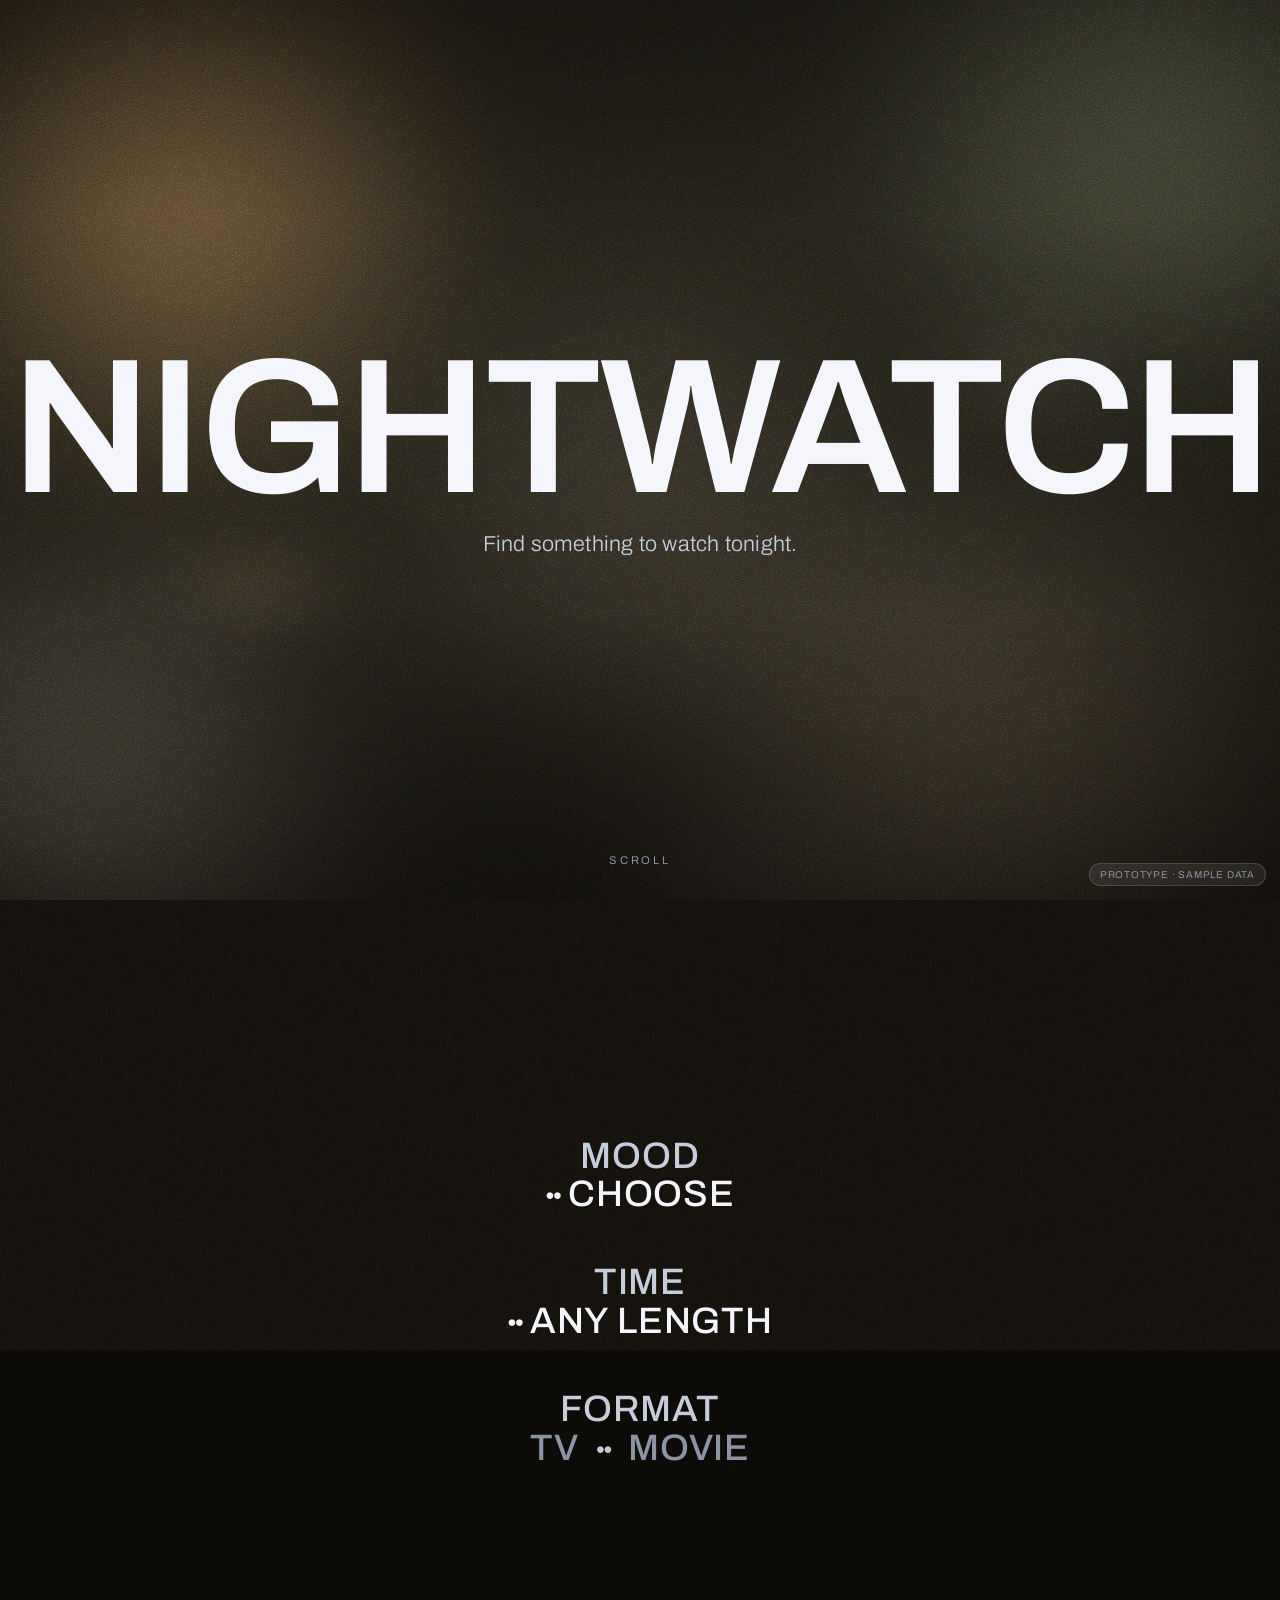
==== prototype.html @ 4f08831d "Fix hover info overlay hidden behind poster image (z-index)" ====
<!DOCTYPE html>
<html lang="en">
<head>
<meta charset="UTF-8" />
<meta name="viewport" content="width=device-width, initial-scale=1.0" />
<title>NightWatch — prototype</title>
<link rel="preconnect" href="https://fonts.googleapis.com" />
<link rel="preconnect" href="https://fonts.gstatic.com" crossorigin />
<link href="https://fonts.googleapis.com/css2?family=Archivo:wght@300;400;500;600;700&display=swap" rel="stylesheet" />
<style>
  :root {
    /* frosted pastel palette (from background inspo) */
    --sage: #b9c6ac;
    --blue: #a6bcc6;
    --cream: #ecebe0;
    --mist: #cdd6cf;

    --ink: #f4f6fb;          /* primary text (white) */
    --ink-dim: #c6cdda;      /* secondary text */
    --ink-faint: #8b93a4;    /* faint labels */
    --accent: #0a0a0a;       /* neutral black (no color accent) */
    --accent-warm: #0a0a0a;  /* neutral black (no color accent) */

    --font-display: "Archivo", "Helvetica Neue", Helvetica, Arial, sans-serif;
    --font-body: "Archivo", "Helvetica Neue", Helvetica, Arial, sans-serif;
    --font-mono: "Archivo", "Helvetica Neue", Helvetica, Arial, sans-serif;
  }

  * { box-sizing: border-box; }
  html { scroll-behavior: smooth; background: #0d0b08; }

  body {
    margin: 0;
    font-family: var(--font-body);
    color: var(--ink);
    min-height: 100vh;
    overflow-x: hidden;
    background: transparent;
  }

  /* moving, out-of-focus photographic backdrop */
  .bg { position: fixed; inset: 0; z-index: -1; overflow: hidden; background: #0d0b08; }
  .bg-scene {
    position: absolute; inset: -22%;
    filter: blur(72px) saturate(1.15);
    will-change: transform;
    animation: drift 46s ease-in-out infinite alternate;
    background:
      radial-gradient(38vw 40vw at 25% 30%, rgba(200,152,98,0.55) 0%, transparent 62%),   /* warm amber */
      radial-gradient(42vw 44vw at 78% 22%, rgba(150,160,120,0.42) 0%, transparent 60%),  /* sage */
      radial-gradient(46vw 48vw at 68% 78%, rgba(120,108,84,0.52) 0%, transparent 62%),   /* olive brown */
      radial-gradient(40vw 42vw at 20% 82%, rgba(212,198,170,0.40) 0%, transparent 60%),  /* cream fog */
      radial-gradient(32vw 32vw at 50% 55%, rgba(64,58,46,0.60) 0%, transparent 70%),     /* dark core */
      linear-gradient(155deg, #14110c 0%, #1b1a14 45%, #0f0d0a 100%);
  }
  .bg-streaks {
    position: absolute; inset: -25%;
    filter: blur(34px);
    opacity: 0.5;
    mix-blend-mode: screen;
    will-change: transform;
    animation: drift2 37s ease-in-out infinite alternate;
    background:
      radial-gradient(13vw 3vw at 30% 60%, rgba(255,190,120,0.55), transparent 70%),
      radial-gradient(10vw 2.4vw at 70% 44%, rgba(255,222,172,0.42), transparent 70%),
      radial-gradient(15vw 3vw at 56% 82%, rgba(200,240,205,0.22), transparent 70%);
  }
  .bg-veil {
    position: absolute; inset: 0;
    background:
      radial-gradient(120vw 92vh at 50% 42%, transparent 0%, rgba(8,7,5,0.30) 68%, rgba(6,5,4,0.72) 100%),
      linear-gradient(180deg, rgba(6,5,4,0.38) 0%, transparent 24%, transparent 68%, rgba(6,5,4,0.58) 100%);
  }
  @keyframes drift {
    0%   { transform: translate3d(-3%, -2%, 0) scale(1.14) rotate(0.6deg); }
    100% { transform: translate3d(4%, 3%, 0) scale(1.3) rotate(-0.6deg); }
  }
  @keyframes drift2 {
    0%   { transform: translate3d(2%, 1%, 0) scale(1.1); }
    100% { transform: translate3d(-3%, -2%, 0) scale(1.26); }
  }
  @media (prefers-reduced-motion: reduce) {
    .bg-scene, .bg-streaks { animation: none; }
  }

  /* film-grain overlay — coarse base layer */
  body::before {
    content: "";
    position: fixed;
    inset: -50%;
    width: 200%;
    height: 200%;
    z-index: 0;
    pointer-events: none;
    opacity: 0.85;
    background-image: url("data:image/svg+xml,%3Csvg xmlns='http://www.w3.org/2000/svg' width='200' height='200'%3E%3Cfilter id='n'%3E%3CfeTurbulence type='fractalNoise' baseFrequency='0.72' numOctaves='4' stitchTiles='stitch'/%3E%3C/filter%3E%3Crect width='100%25' height='100%25' filter='url(%23n)'/%3E%3C/svg%3E");
    mix-blend-mode: soft-light;
    animation: grain 0.6s steps(4) infinite;
  }
  /* film-grain overlay — fine sharp layer */
  body::after {
    content: "";
    position: fixed;
    inset: -50%;
    width: 200%;
    height: 200%;
    z-index: 0;
    pointer-events: none;
    opacity: 0.45;
    background-image: url("data:image/svg+xml,%3Csvg xmlns='http://www.w3.org/2000/svg' width='140' height='140'%3E%3Cfilter id='m'%3E%3CfeTurbulence type='fractalNoise' baseFrequency='1.1' numOctaves='2' stitchTiles='stitch'/%3E%3C/filter%3E%3Crect width='100%25' height='100%25' filter='url(%23m)'/%3E%3C/svg%3E");
    mix-blend-mode: overlay;
    animation: grain 0.5s steps(3) infinite reverse;
  }
  @keyframes grain {
    0%   { transform: translate(0, 0); }
    25%  { transform: translate(-4%, 3%); }
    50%  { transform: translate(3%, -4%); }
    75%  { transform: translate(-3%, -2%); }
    100% { transform: translate(2%, 4%); }
  }
  @media (prefers-reduced-motion: reduce) {
    body::before, body::after { animation: none; }
  }

  /* ---------- HERO ---------- */
  .hero {
    position: sticky;
    top: 0;
    height: 100vh;
    display: flex;
    flex-direction: column;
    align-items: center;
    justify-content: center;
    text-align: center;
    z-index: 1;
    will-change: opacity, transform;
  }
  .hero-title {
    font-family: var(--font-display);
    font-weight: 600;
    letter-spacing: -0.02em;
    line-height: 0.88;
    margin: 0;
    font-size: clamp(3rem, 15vw, 14rem);
    color: var(--ink);
    white-space: nowrap;
  }
  .hero-tagline {
    margin: 20px 0 0;
    font-family: var(--font-body);
    font-size: clamp(0.95rem, 2vw, 1.35rem);
    font-weight: 300;
    color: var(--ink-dim);
    letter-spacing: 0.01em;
  }
  .scroll-cue {
    position: absolute;
    bottom: 34px;
    font-family: var(--font-mono);
    color: var(--ink-faint);
    font-size: 0.7rem;
    letter-spacing: 0.25em;
    text-transform: uppercase;
    animation: bob 2.2s ease-in-out infinite;
  }
  @keyframes bob {
    0%, 100% { transform: translateY(0); opacity: 0.6; }
    50% { transform: translateY(6px); opacity: 1; }
  }

  /* ---------- CHOOSER ---------- */
  .chooser {
    position: relative;
    z-index: 2;
    min-height: 100vh;
    display: flex;
    flex-direction: column;
    align-items: center;
    justify-content: center;
    gap: 40px;
    padding: 80px 24px;
    text-align: center;
  }
  /* ---------- CHOOSER (end-credits style) ---------- */
  .credits {
    display: flex;
    flex-direction: column;
    align-items: center;
    gap: clamp(30px, 5.5vh, 58px);
    font-family: var(--font-display);
    text-transform: uppercase;
    color: var(--ink);
  }
  .credit {
    position: relative;
    cursor: pointer;
    text-align: center;
    line-height: 1.05;
    letter-spacing: 0.05em;
    font-weight: 500;
  }
  .credit-role {
    display: block;
    font-size: clamp(1.3rem, 3.2vw, 2.3rem);
    color: var(--ink-dim);
  }
  .credit-value {
    display: block;
    font-size: clamp(1.3rem, 3.2vw, 2.3rem);
    color: var(--ink);
    transition: opacity 0.2s, color 0.2s;
  }
  .credit-value::before {
    content: "\25CF\25CF";
    font-size: 0.42em;
    vertical-align: 0.4em;
    letter-spacing: -0.12em;
    margin-right: 0.5em;
  }
  .credit:hover .credit-value { opacity: 0.6; }
  .credit.chosen .credit-value { color: #fff; }
  .credit .menu { letter-spacing: normal; }

  /* format row (TV / Movie) */
  .credit.credit-format { cursor: default; }
  .credit.credit-format:hover .credit-value { opacity: 1; }
  .credit-value.fmt::before { content: none; }
  .type-word {
    cursor: pointer;
    color: var(--ink-faint);
    transition: color 0.2s, opacity 0.2s;
  }
  .type-word:hover { color: var(--ink); opacity: 0.85; }
  .type-word.active { color: #fff; }
  .fmt-dots {
    font-size: 0.42em;
    vertical-align: 0.4em;
    letter-spacing: -0.12em;
    margin: 0 0.55em;
    color: var(--ink-dim);
  }

  /* dropdown */
  .menu {
    position: absolute;
    top: calc(100% + 16px);
    left: 50%;
    transform: translateX(-50%) translateY(6px);
    min-width: 300px;
    background: rgba(18, 15, 11, 0.9);
    backdrop-filter: blur(20px) saturate(1.1);
    -webkit-backdrop-filter: blur(20px) saturate(1.1);
    border: 1px solid rgba(255, 255, 255, 0.12);
    border-radius: 6px;
    box-shadow: 0 26px 70px rgba(0, 0, 0, 0.6);
    padding: 10px;
    opacity: 0;
    visibility: hidden;
    transition: opacity 0.2s, transform 0.2s;
    z-index: 20;
    text-align: center;
  }
  .menu.open { opacity: 1; visibility: visible; transform: translateX(-50%) translateY(0); }
  .menu-item {
    display: flex; flex-direction: column; gap: 3px;
    padding: 12px 16px; border-radius: 4px; cursor: pointer;
    transition: background 0.15s;
  }
  .menu-item:hover { background: rgba(255, 255, 255, 0.06); }
  .menu-item .mi-title {
    font-family: var(--font-display); font-size: 1rem; font-weight: 500;
    text-transform: uppercase; letter-spacing: 0.05em; color: #fff; line-height: 1.25;
  }
  .menu-item .mi-title::before {
    content: "\25CF\25CF";
    font-size: 0.4em; vertical-align: 0.35em;
    letter-spacing: -0.12em; margin-right: 0.5em;
    opacity: 0; transition: opacity 0.15s;
  }
  .menu-item:hover .mi-title::before { opacity: 1; }
  .menu-item .mi-sub {
    font-family: var(--font-body); font-size: 0.82rem; font-weight: 400;
    text-transform: none; color: var(--ink-dim);
    letter-spacing: 0.01em; line-height: 1.45; margin-top: 1px;
  }

  /* show me */
  .showme-wrap { min-height: 56px; display: flex; align-items: center; justify-content: center; }
  .showme {
    font-family: var(--font-display);
    font-size: clamp(1.4rem, 3.2vw, 2.2rem);
    font-weight: 500;
    cursor: pointer;
    color: var(--ink);
    letter-spacing: -0.01em;
    opacity: 0;
    transform: translateY(10px);
    transition: opacity 0.4s, transform 0.4s;
    pointer-events: none;
  }
  .showme.visible { opacity: 1; transform: translateY(0); pointer-events: auto; }
  .showme::after { content: " \2192"; }
  .showme:hover { opacity: 0.6; }

  /* ---------- RESULTS (row of posters, hover to enlarge) ---------- */
  .results-wrap {
    position: relative;
    z-index: 2;
    min-height: 90vh;
    display: flex;
    flex-direction: column;
    align-items: center;
    justify-content: center;
    padding: 40px 24px 120px;
    gap: 26px;
  }

  .results {
    display: flex;
    flex-wrap: nowrap;
    justify-content: center;
    align-items: center;
    gap: clamp(12px, 1.6vw, 24px);
    width: 100%;
    max-width: 1200px;
    min-height: 420px;
  }

  .poster-item {
    position: relative;
    flex: 0 0 auto;
    width: clamp(96px, 12.5vw, 165px);
    aspect-ratio: 2 / 3;
    border-radius: 6px;
    overflow: hidden;
    cursor: pointer;
    box-shadow: 0 14px 34px rgba(40, 45, 55, 0.22);
    transition: width 0.55s cubic-bezier(0.2, 0.75, 0.2, 1),
                box-shadow 0.4s, border-radius 0.4s;
    animation: rise 0.6s ease both;
  }
  @keyframes rise { from { opacity: 0; transform: translateY(22px);} to { opacity: 1; transform: translateY(0);} }
  .poster-item:hover {
    width: clamp(260px, 32vw, 380px);
    z-index: 10;
    box-shadow: 0 30px 70px rgba(40, 45, 55, 0.4);
    border-radius: 8px;
  }

  .poster-bg {
    position: absolute; inset: 0;
    display: flex; align-items: flex-end;
    padding: 16px;
    background-size: cover;
    background-position: center;
    background-repeat: no-repeat;
  }
  .poster-img {
    position: absolute; inset: 0;
    width: 100%; height: 100%;
    object-fit: cover;
    display: block;
    z-index: 1;
    transition: filter 0.45s ease;
  }
  .poster-item:hover .poster-img { filter: brightness(0.42) saturate(0.95); }
  .poster-name {
    font-family: var(--font-display);
    font-weight: 700;
    color: #fff;
    font-size: 1.15rem;
    line-height: 1.1;
    text-shadow: 0 2px 16px rgba(0,0,0,0.5);
    transition: opacity 0.3s;
  }
  .poster-item:hover .poster-name { opacity: 0; }

  .poster-badge {
    position: absolute; top: 14px; left: 14px;
    z-index: 3;
    font-family: var(--font-mono);
    font-size: 0.6rem; font-weight: 500;
    text-transform: uppercase; letter-spacing: 0.1em;
    color: #fff;
    background: rgba(0,0,0,0.35);
    backdrop-filter: blur(4px);
    padding: 4px 8px; border-radius: 4px;
  }

  .info {
    position: absolute; inset: 0;
    z-index: 2;
    background: linear-gradient(180deg, rgba(8,7,5,0.28) 0%, rgba(8,7,5,0.40) 55%, rgba(8,7,5,0.62) 100%);
    padding: 22px;
    display: flex; flex-direction: column; justify-content: flex-end; gap: 8px;
    opacity: 0;
    transition: opacity 0.4s ease 0.1s;
    pointer-events: none;
    color: #fff;
  }
  .poster-item:hover .info { opacity: 1; pointer-events: auto; }
  .info h3 { font-family: var(--font-display); margin: 0; font-size: 1.5rem; font-weight: 700; line-height: 1.05; }
  .info .meta {
    font-family: var(--font-mono);
    font-size: 0.7rem; letter-spacing: 0.06em;
    color: rgba(255,255,255,0.82);
    display: flex; flex-wrap: wrap; gap: 4px 12px;
  }
  .info .overview {
    font-family: var(--font-body); font-weight: 300; font-size: 0.85rem; line-height: 1.5;
    color: rgba(255,255,255,0.9);
    display: -webkit-box; -webkit-line-clamp: 4; line-clamp: 4; -webkit-box-orient: vertical; overflow: hidden;
  }
  .info .stream-label {
    font-family: var(--font-mono); font-size: 0.6rem; letter-spacing: 0.1em; text-transform: uppercase;
    color: rgba(255,255,255,0.6); margin-top: 2px;
  }
  .chips { display: flex; flex-wrap: wrap; gap: 5px; }
  .chip {
    font-family: var(--font-mono); font-size: 0.66rem;
    padding: 3px 8px; border-radius: 4px;
    background: rgba(255,255,255,0.18); color: #fff;
  }
  .watched-btn {
    margin-top: 8px;
    align-self: flex-start;
    border: 1.5px solid rgba(255,255,255,0.5);
    background: transparent;
    color: #fff;
    font-family: var(--font-mono);
    font-size: 0.72rem; letter-spacing: 0.06em; text-transform: uppercase;
    padding: 8px 14px; border-radius: 6px; cursor: pointer;
    transition: all 0.18s;
  }
  .watched-btn:hover { background: rgba(255,255,255,0.15); border-color: #fff; }
  .poster-item.watched .watched-btn { background: var(--accent-warm); border-color: var(--accent-warm); }
  .poster-item.watched::after {
    content: "✓ Watched"; position: absolute; top: 14px; right: 14px; z-index: 4;
    font-family: var(--font-mono); font-size: 0.6rem; letter-spacing: 0.06em;
    background: var(--accent-warm); color: #fff; padding: 4px 8px; border-radius: 4px;
  }
  .poster-item.watched .poster-bg { filter: grayscale(0.6) brightness(0.75); }

  .empty {
    font-family: var(--font-body); font-weight: 300;
    text-align: center; color: var(--ink-dim); max-width: 480px;
  }

  .proto-tag {
    position: fixed; bottom: 14px; right: 14px; z-index: 50;
    font-family: var(--font-mono);
    font-size: 0.62rem; letter-spacing: 0.08em; text-transform: uppercase;
    color: var(--ink-faint);
    background: rgba(255,255,255,0.08);
    border: 1px solid rgba(255,255,255,0.15);
    padding: 5px 10px; border-radius: 999px;
  }
</style>
</head>
<body>
  <div class="bg" aria-hidden="true">
    <div class="bg-scene"></div>
    <div class="bg-streaks"></div>
    <div class="bg-veil"></div>
  </div>

  <!-- HERO -->
  <header class="hero" id="hero">
    <h1 class="hero-title">NIGHTWATCH</h1>
    <p class="hero-tagline">Find something to watch tonight.</p>
    <div class="scroll-cue">scroll</div>
  </header>

  <!-- CHOOSER -->
  <main class="chooser" id="chooser">
    <div class="credits">
      <div class="credit" id="mood-word">
        <span class="credit-role">Mood</span>
        <span class="credit-value" id="mood-value">Choose</span>
        <div class="menu" id="mood-menu"></div>
      </div>
      <div class="credit" id="time-word">
        <span class="credit-role">Time</span>
        <span class="credit-value" id="time-value">Any length</span>
        <div class="menu" id="time-menu"></div>
      </div>
      <div class="credit credit-format">
        <span class="credit-role">Format</span>
        <span class="credit-value fmt">
          <span class="type-word" id="type-tv" data-type="tv">TV</span>
          <span class="fmt-dots">●●</span>
          <span class="type-word" id="type-movie" data-type="movie">Movie</span>
        </span>
      </div>
    </div>

    <div class="showme-wrap">
      <span class="showme" id="showme">show me</span>
    </div>
  </main>

  <!-- RESULTS -->
  <section class="results-wrap" id="results-wrap">
    <div class="results" id="results"></div>
  </section>

  <div class="proto-tag">prototype · sample data</div>

<script>
/* ---------------- Sample catalog (self-contained, no key needed) ---------------- */
const CATALOG = [
  { id:1001, type:"movie", title:"The Quiet Coast", rating:7.4, runtime:96, year:"2022",
    overview:"A burnt-out chef retreats to a sleepy seaside town and slowly rediscovers what matters over long, warm evenings.",
    genres:[18,10749], providers:["Netflix","Prime Video"] },
  { id:1002, type:"movie", title:"Midnight Circuit", rating:7.9, runtime:118, year:"2023",
    overview:"A heist crew has one night to pull off the impossible before the city's power grid reboots.",
    genres:[28,53], providers:["Max"] },
  { id:1003, type:"movie", title:"Grandma's Time Machine", rating:7.1, runtime:88, year:"2021",
    overview:"Two kids and their inventor grandmother bumble through history in a shed that shouldn't work.",
    genres:[10751,16], providers:["Disney+"] },
  { id:1004, type:"movie", title:"Laugh Track", rating:6.8, runtime:92, year:"2024",
    overview:"A washed-up comedian accidentally becomes the manager of the world's worst improv troupe.",
    genres:[35], providers:["Prime Video","Hulu"] },
  { id:1005, type:"movie", title:"The Last Signal", rating:8.1, runtime:134, year:"2020",
    overview:"A lone radio astronomer picks up a message that rewrites everything we thought we knew about home.",
    genres:[878,18], providers:["Apple TV+"] },
  { id:1006, type:"movie", title:"Paper Lanterns", rating:7.6, runtime:74, year:"2023",
    overview:"A quiet, beautiful documentary following four families as they prepare for a small-town festival.",
    genres:[99], providers:["Netflix"] },
  { id:1007, type:"movie", title:"Vault 9", rating:6.5, runtime:105, year:"2019",
    overview:"A detective and a thief are locked in the same bank vault — and only one of them is telling the truth.",
    genres:[80,9648], providers:["Max","Prime Video"] },
  { id:1008, type:"movie", title:"Sunday Slow", rating:7.0, runtime:28, year:"2024",
    overview:"A gentle short film about a cat, a cup of tea, and the perfect lazy afternoon.",
    genres:[35,10751], providers:["Apple TV+"] },
  { id:1009, type:"movie", title:"Neon Harbor", rating:7.3, runtime:112, year:"2023",
    overview:"A street racer with nothing left to lose takes one final job across a rain-soaked megacity.",
    genres:[28,12], providers:["Netflix"] },
  { id:1010, type:"movie", title:"The Weight of Water", rating:8.4, runtime:128, year:"2021",
    overview:"Two estranged sisters reunite for one summer that will change how they remember everything.",
    genres:[18,10749], providers:["Max"] },
  { id:2001, type:"tv", title:"Harbor Lights", rating:8.3, runtime:50, year:"2021",
    overview:"Interwoven stories of a small fishing town, told across the seasons of a single unforgettable year.",
    genres:[18], providers:["Netflix"] },
  { id:2002, type:"tv", title:"Cosmic Drift", rating:8.0, runtime:45, year:"2022",
    overview:"The misfit crew of a salvage ship stumbles into a mystery that spans the edge of known space.",
    genres:[10765,10759], providers:["Max","Apple TV+"] },
  { id:2003, type:"tv", title:"Office Hours", rating:7.7, runtime:25, year:"2020",
    overview:"A mockumentary sitcom about the least productive, most lovable team in a struggling startup.",
    genres:[35], providers:["Hulu"] },
  { id:2004, type:"tv", title:"The Willowmere Case", rating:8.5, runtime:55, year:"2023",
    overview:"A cold-case detective returns to her hometown to solve the disappearance that shaped her childhood.",
    genres:[9648,80], providers:["Prime Video"] },
  { id:2005, type:"tv", title:"Tiny Explorers", rating:7.2, runtime:22, year:"2021",
    overview:"A warm animated series where curious kids and a friendly robot discover how the world works.",
    genres:[16,10751], providers:["Disney+"] },
  { id:2006, type:"tv", title:"Night Kitchen", rating:7.4, runtime:30, year:"2024",
    overview:"Comfort-food chefs cook through the small hours, sharing stories with the city's night owls.",
    genres:[35,18], providers:["Netflix","Hulu"] },
  { id:2007, type:"tv", title:"Signal Fire", rating:8.1, runtime:48, year:"2022",
    overview:"When the world goes dark, a group of strangers keeps a lighthouse — and each other — alive.",
    genres:[18,10765], providers:["Apple TV+"] },
  { id:2008, type:"tv", title:"The Long Con", rating:7.9, runtime:52, year:"2023",
    overview:"A charming grifter assembles a crew of misfits for the score of a lifetime, one mark at a time.",
    genres:[80,35], providers:["Max"] },
];

const GENRE_NAMES = {
  28:"Action", 12:"Adventure", 16:"Animation", 35:"Comedy", 80:"Crime",
  99:"Documentary", 18:"Drama", 10751:"Family", 14:"Fantasy", 9648:"Mystery",
  10749:"Romance", 878:"Sci-Fi", 53:"Thriller", 10759:"Action & Adventure",
  10765:"Sci-Fi & Fantasy", 27:"Horror", 36:"History", 37:"Western",
  10402:"Music", 10752:"War", 10768:"War & Politics", 10762:"Kids",
  10763:"News", 10764:"Reality", 10766:"Soap", 10767:"Talk", 10770:"TV Movie",
};

const MOODS = [
  { key:"popcorn", title:"Popcorn blockbuster", sub:"Big, loud, edge-of-your-seat fun", genres:[28,12,53,10759] },
  { key:"cozy", title:"Cozy comfort watch", sub:"Warm, easy, feel-good", genres:[35,10749,10751] },
  { key:"gripping", title:"Keep me guessing", sub:"Twists, crime & mystery", genres:[9648,80,53] },
  { key:"think", title:"Slow contemplation", sub:"Thoughtful drama & docs", genres:[18,99] },
  { key:"laugh", title:"Just make me laugh", sub:"Pure comedy", genres:[35] },
  { key:"feels", title:"All the feels", sub:"Romance & big emotions", genres:[18,10749] },
  { key:"escape", title:"A beautiful escape", sub:"Sci-fi & fantasy worlds", genres:[878,14,10765] },
  { key:"family", title:"Family movie night", sub:"Something for everyone", genres:[10751,16] },
];

const TIMES = [
  { value:0,   title:"however long", sub:"No time limit" },
  { value:30,  title:"a quick 30 min", sub:"Short & sweet" },
  { value:60,  title:"about an hour", sub:"One episode-ish" },
  { value:90,  title:"90 minutes", sub:"A tidy movie night" },
  { value:120, title:"a couple of hours", sub:"A proper feature" },
  { value:150, title:"all evening", sub:"Go epic" },
];

const state = {
  mood: null, time: null, types: new Set(),
  watched: loadWatched(),
};
function loadWatched() {
  try { return new Set(JSON.parse(localStorage.getItem("nw_watched") || "[]")); }
  catch { return new Set(); }
}
function saveWatched() { localStorage.setItem("nw_watched", JSON.stringify([...state.watched])); }

const el = {
  hero: document.getElementById("hero"),
  moodWord: document.getElementById("mood-word"),
  moodMenu: document.getElementById("mood-menu"),
  moodValue: document.getElementById("mood-value"),
  timeWord: document.getElementById("time-word"),
  timeMenu: document.getElementById("time-menu"),
  timeValue: document.getElementById("time-value"),
  typeTv: document.getElementById("type-tv"),
  typeMovie: document.getElementById("type-movie"),
  showme: document.getElementById("showme"),
  results: document.getElementById("results"),
};

/* hero fade on scroll */
window.addEventListener("scroll", () => {
  const p = Math.min(window.scrollY / (window.innerHeight * 0.6), 1);
  el.hero.style.opacity = String(1 - p);
  el.hero.style.transform = `scale(${1 - p * 0.06})`;
}, { passive: true });

/* build menus */
function buildMenu(menuEl, items, onPick) {
  menuEl.innerHTML = items.map((it, i) =>
    `<div class="menu-item" data-i="${i}">
       <span class="mi-title">${it.title}</span>
       <span class="mi-sub">${it.sub}</span>
     </div>`).join("");
  menuEl.querySelectorAll(".menu-item").forEach(node => {
    node.addEventListener("click", (e) => {
      e.stopPropagation();
      onPick(items[Number(node.dataset.i)]);
      closeMenus();
    });
  });
}
buildMenu(el.moodMenu, MOODS, (m) => {
  state.mood = m; el.moodValue.textContent = m.title;
  el.moodWord.classList.add("chosen"); maybeShowCta();
});
buildMenu(el.timeMenu, TIMES, (t) => {
  state.time = t; el.timeValue.textContent = t.title;
  el.timeWord.classList.add("chosen"); maybeShowCta();
});

el.moodWord.addEventListener("click", (e) => { e.stopPropagation(); toggleMenu(el.moodMenu); });
el.timeWord.addEventListener("click", (e) => { e.stopPropagation(); toggleMenu(el.timeMenu); });
function toggleMenu(menu) {
  const open = menu.classList.contains("open");
  closeMenus();
  if (!open) menu.classList.add("open");
}
function closeMenus() { el.moodMenu.classList.remove("open"); el.timeMenu.classList.remove("open"); }
document.addEventListener("click", closeMenus);

function pickType(type) {
  if (state.types.has(type)) state.types.delete(type);
  else state.types.add(type);
  el.typeTv.classList.toggle("active", state.types.has("tv"));
  el.typeMovie.classList.toggle("active", state.types.has("movie"));
  maybeShowCta();
}
el.typeTv.addEventListener("click", (e) => { e.stopPropagation(); pickType("tv"); });
el.typeMovie.addEventListener("click", (e) => { e.stopPropagation(); pickType("movie"); });

function maybeShowCta() {
  el.showme.classList.toggle("visible", !!(state.mood || state.time || state.types.size));
}
el.showme.addEventListener("click", (e) => { e.stopPropagation(); showResults(); });

/* ---------------- TMDb live data ---------------- */
const TMDB_KEY = "6621d30d1b3228627a6915c46c8f94c6";
const IMG_BASE = "https://image.tmdb.org/t/p/w500";
const PROVIDER_REGIONS = ["NL", "US", "GB"];

let shownIds = [];
let currentPool = [];
const providerCache = new Map();

function wid(item) { return item.type + ":" + item.id; }

function shuffle(arr) {
  for (let i = arr.length - 1; i > 0; i--) {
    const j = Math.floor(Math.random() * (i + 1));
    [arr[i], arr[j]] = [arr[j], arr[i]];
  }
  return arr;
}

async function discover(mediaType) {
  const p = new URLSearchParams({
    api_key: TMDB_KEY,
    sort_by: "popularity.desc",
    "vote_count.gte": "150",
    include_adult: "false",
    page: "1",
  });
  if (state.mood) p.set("with_genres", state.mood.genres.join("|"));
  if (mediaType === "movie" && state.time && state.time.value > 0) {
    p.set("with_runtime.lte", String(state.time.value));
  }
  const res = await fetch(`https://api.themoviedb.org/3/discover/${mediaType}?${p.toString()}`);
  if (!res.ok) throw new Error("TMDb " + res.status);
  const data = await res.json();
  return (data.results || []).map(r => ({
    id: r.id,
    type: mediaType,
    title: mediaType === "movie" ? r.title : r.name,
    rating: r.vote_average || 0,
    year: ((mediaType === "movie" ? r.release_date : r.first_air_date) || "").slice(0, 4),
    overview: r.overview || "No description available.",
    genres: r.genre_ids || [],
    poster: r.poster_path ? IMG_BASE + r.poster_path : null,
    providers: null,
  }));
}

async function buildPool() {
  const types = state.types.size ? [...state.types] : ["movie", "tv"];
  const lists = await Promise.all(types.map(t => discover(t).catch(() => [])));
  const seen = new Set();
  const pool = lists.flat().filter(x => {
    if (!x.poster) return false;
    const k = wid(x);
    if (seen.has(k)) return false;
    seen.add(k);
    return true;
  });
  return shuffle(pool);
}

async function fetchProviders(item) {
  const key = wid(item);
  if (providerCache.has(key)) return providerCache.get(key);
  try {
    const res = await fetch(`https://api.themoviedb.org/3/${item.type}/${item.id}/watch/providers?api_key=${TMDB_KEY}`);
    const data = await res.json();
    const results = data.results || {};
    let region = null;
    for (const code of PROVIDER_REGIONS) { if (results[code]) { region = results[code]; break; } }
    const flat = (region && region.flatrate) || [];
    const names = flat.slice(0, 4).map(p => p.provider_name);
    providerCache.set(key, names);
    return names;
  } catch {
    return [];
  }
}

/* posters */
function posterGradient(title) {
  let h = 0;
  for (const c of title) h = (h * 31 + c.charCodeAt(0)) % 360;
  const h2 = (h + 35) % 360;
  return `linear-gradient(150deg, hsl(${h} 45% 30%) 0%, hsl(${h2} 50% 16%) 100%)`;
}
function genreNames(ids) { return ids.map(id => GENRE_NAMES[id]).filter(Boolean); }

function createCard(item) {
  const card = document.createElement("article");
  card.className = "poster-item";
  const gnames = genreNames(item.genres);
  const posterImg = item.poster
    ? `<img class="poster-img" src="${item.poster}" alt="${(item.title || "").replace(/"/g, "&quot;")} poster" loading="lazy" onerror="this.remove()">`
    : "";
  card.innerHTML = `
    <div class="poster-bg" style="background:${posterGradient(item.title)}"><div class="poster-name">${item.title}</div></div>
    ${posterImg}
    <span class="poster-badge">${item.type === "movie" ? "Film" : "Series"}</span>
    <div class="info">
      <h3>${item.title}</h3>
      <div class="meta">
        <span>${item.year || "—"}</span><span>★ ${item.rating.toFixed(1)}</span>
        <span>${gnames.slice(0, 3).join(" · ")}</span>
      </div>
      <p class="overview">${item.overview}</p>
      <span class="stream-label">Stream on</span>
      <div class="chips"></div>
      <button class="watched-btn" type="button">Watched it</button>
    </div>`;
  card.querySelector(".watched-btn").addEventListener("click", (e) => {
    e.stopPropagation();
    onWatched(item, card);
  });
  populateProviders(item, card);
  return card;
}

async function populateProviders(item, card) {
  const chips = card.querySelector(".chips");
  const label = card.querySelector(".stream-label");
  const list = item.providers || await fetchProviders(item);
  item.providers = list;
  if (!card.isConnected) return;
  if (list.length) {
    chips.innerHTML = list.map(p => `<span class="chip">${p}</span>`).join("");
  } else {
    label.textContent = "Not on major streaming here";
    chips.innerHTML = "";
  }
}

function onWatched(item, card) {
  state.watched.add(wid(item));
  saveWatched();
  shownIds = shownIds.filter(id => id !== wid(item));
  const replacement = currentPool.find(x => !state.watched.has(wid(x)) && !shownIds.includes(wid(x)));
  if (replacement) {
    shownIds.push(wid(replacement));
    card.replaceWith(createCard(replacement));
  } else {
    card.style.transition = "opacity 0.4s ease, width 0.4s ease";
    card.style.opacity = "0";
    setTimeout(() => card.remove(), 400);
  }
}

async function showResults() {
  el.results.innerHTML = `<div class="empty">Finding something to watch…</div>`;
  scrollToResults();
  let pool;
  try {
    pool = await buildPool();
  } catch (err) {
    el.results.innerHTML = `<div class="empty">Couldn't reach the movie database — check your connection and try again.</div>`;
    return;
  }
  currentPool = pool.filter(x => !state.watched.has(wid(x)));
  const items = currentPool.slice(0, 5);
  shownIds = items.map(wid);
  el.results.innerHTML = "";
  if (items.length === 0) {
    el.results.innerHTML = `<div class="empty">Nothing matched those choices — try a different mood, format, or more time.</div>`;
    return;
  }
  items.forEach(item => el.results.appendChild(createCard(item)));
}

function scrollToResults() {
  setTimeout(() => document.getElementById("results-wrap").scrollIntoView({ behavior: "smooth", block: "start" }), 60);
}
</script>
</body>
</html>
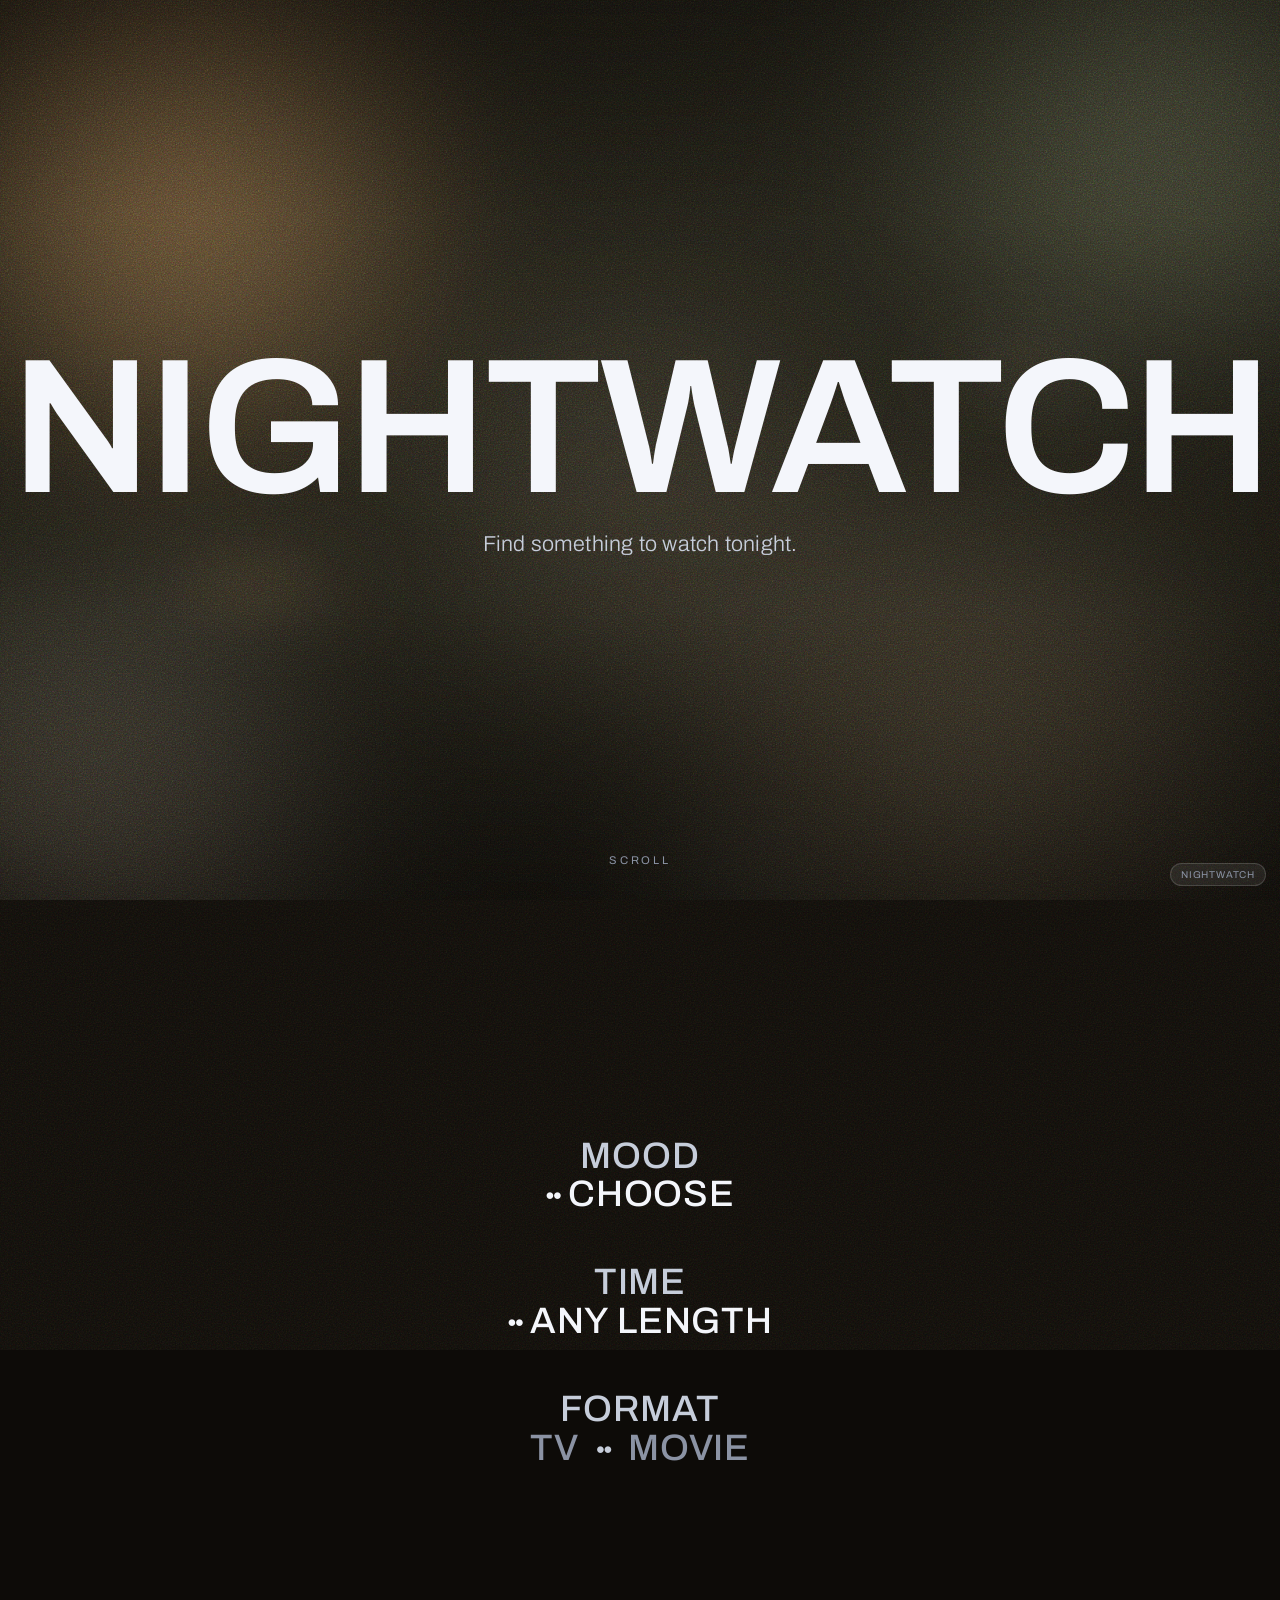
==== commit 0d684e48: "Rename footer tag to nightwatch; ensure hover overlay live" ====
--- a/prototype.html
+++ b/prototype.html
@@ -504,7 +504,7 @@
     <div class="results" id="results"></div>
   </section>
 
-  <div class="proto-tag">prototype · sample data</div>
+  <div class="proto-tag">nightwatch</div>
 
 <script>
 /* ---------------- Sample catalog (self-contained, no key needed) ---------------- */
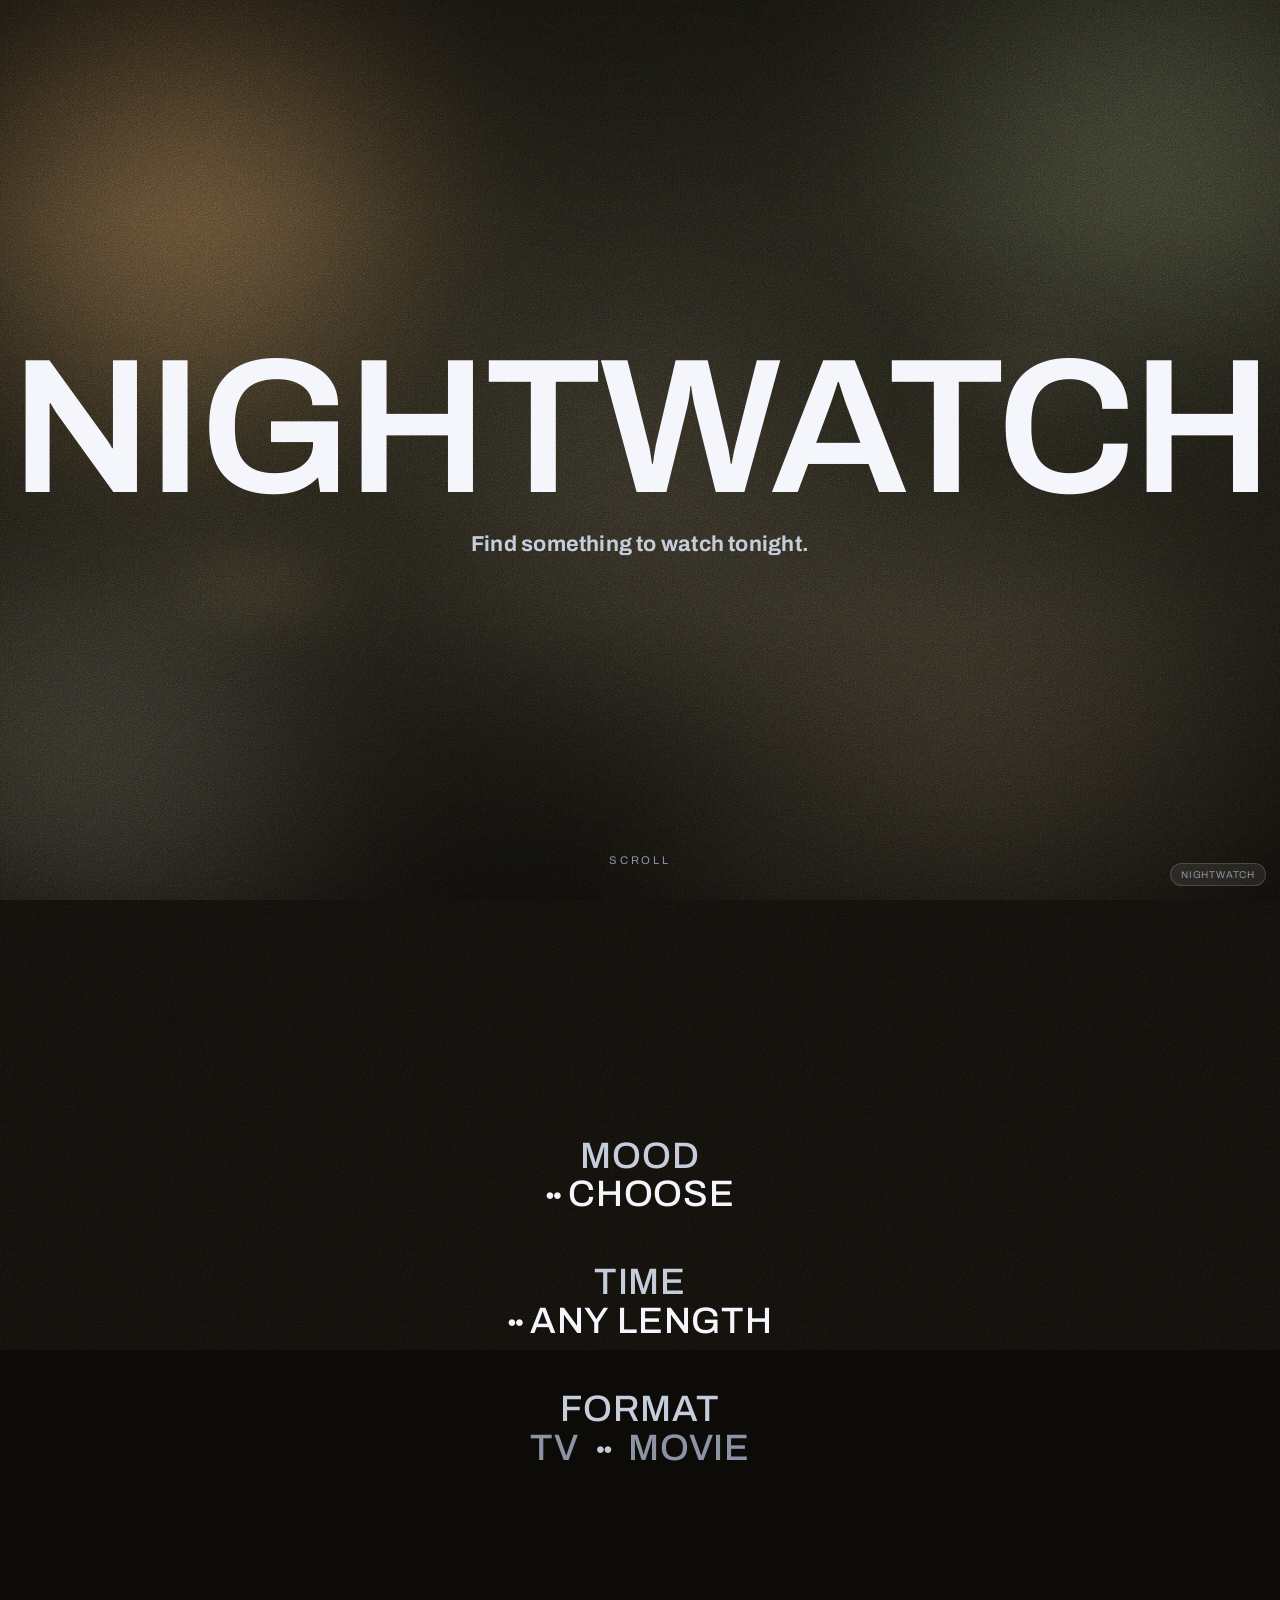
==== commit 1add3512: "Bold hero tagline" ====
--- a/prototype.html
+++ b/prototype.html
@@ -149,7 +149,7 @@
     margin: 20px 0 0;
     font-family: var(--font-body);
     font-size: clamp(0.95rem, 2vw, 1.35rem);
-    font-weight: 300;
+    font-weight: 700;
     color: var(--ink-dim);
     letter-spacing: 0.01em;
   }
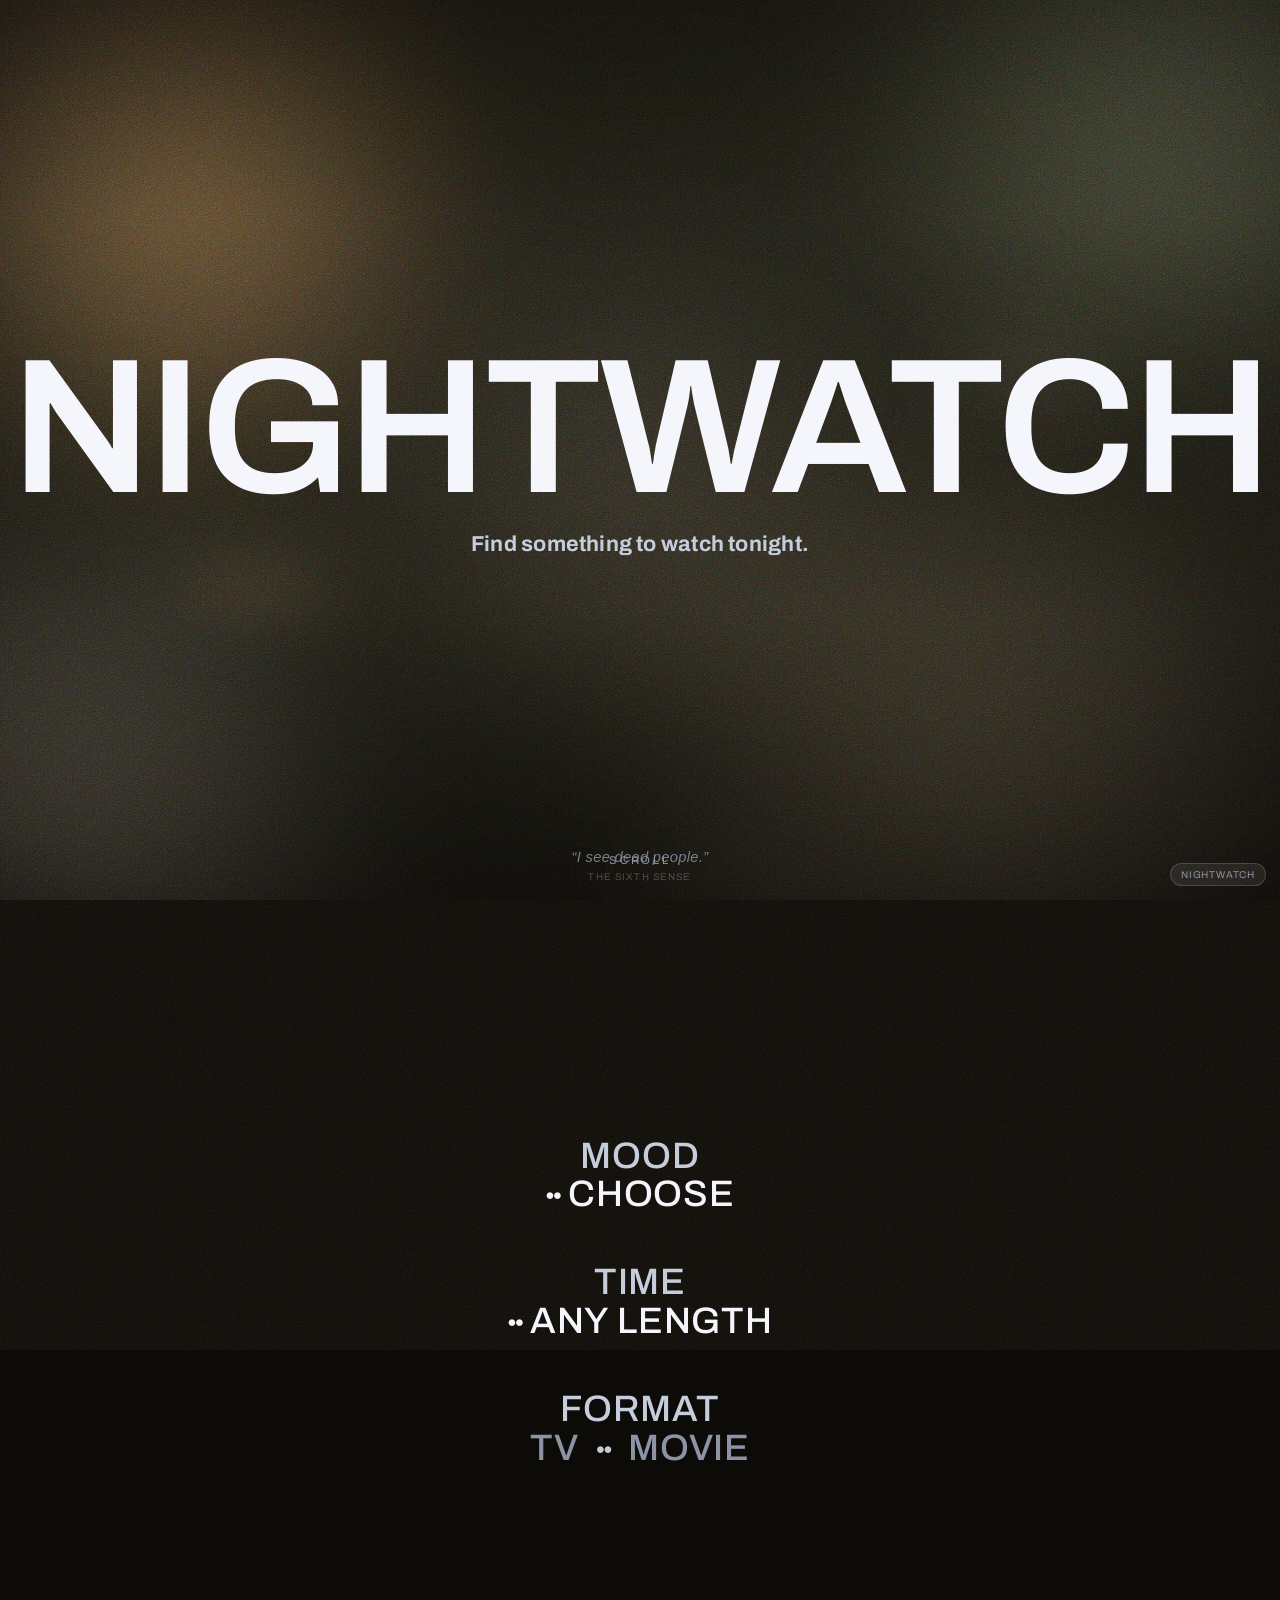
==== commit 06f563f0: "Add rotating movie quotes footer + OMDb Rotten Tomatoes integration (needs key)" ====
--- a/prototype.html
+++ b/prototype.html
@@ -455,6 +455,31 @@
     border: 1px solid rgba(255,255,255,0.15);
     padding: 5px 10px; border-radius: 999px;
   }
+
+  .info .meta .rt { color: #ff6347; }
+
+  .quote-ticker {
+    position: fixed; left: 50%; bottom: 16px; transform: translateX(-50%);
+    z-index: 49;
+    max-width: min(72vw, 620px);
+    text-align: center;
+    font-family: var(--font-body); font-weight: 300; font-style: italic;
+    font-size: clamp(0.72rem, 1.4vw, 0.92rem);
+    line-height: 1.4;
+    color: var(--ink-faint);
+    letter-spacing: 0.02em;
+    pointer-events: none;
+    opacity: 0;
+    transition: opacity 0.9s ease;
+  }
+  .quote-ticker.show { opacity: 0.85; }
+  .quote-ticker .qt-src {
+    display: block; margin-top: 3px;
+    font-style: normal; font-family: var(--font-mono);
+    font-size: 0.6rem; letter-spacing: 0.12em; text-transform: uppercase;
+    color: rgba(255,255,255,0.35);
+  }
+  @media (max-width: 720px) { .quote-ticker { display: none; } }
 </style>
 </head>
 <body>
@@ -505,6 +530,8 @@
   </section>
 
   <div class="proto-tag">nightwatch</div>
+
+  <div class="quote-ticker" id="quote-ticker" aria-live="polite"></div>
 
 <script>
 /* ---------------- Sample catalog (self-contained, no key needed) ---------------- */
@@ -678,10 +705,15 @@
 const TMDB_KEY = "6621d30d1b3228627a6915c46c8f94c6";
 const IMG_BASE = "https://image.tmdb.org/t/p/w500";
 const PROVIDER_REGIONS = ["NL", "US", "GB"];
+// Rotten Tomatoes scores come from OMDb (not TMDb). Get a free key at
+// https://www.omdbapi.com/apikey.aspx and paste it below to enable them.
+const OMDB_KEY = "";
 
 let shownIds = [];
 let currentPool = [];
 const providerCache = new Map();
+const movieDetailCache = new Map();
+const rtCache = new Map();
 
 function wid(item) { return item.type + ":" + item.id; }
 
@@ -708,7 +740,7 @@
   const res = await fetch(`https://api.themoviedb.org/3/discover/${mediaType}?${p.toString()}`);
   if (!res.ok) throw new Error("TMDb " + res.status);
   const data = await res.json();
-  return (data.results || []).map(r => ({
+  let items = (data.results || []).map(r => ({
     id: r.id,
     type: mediaType,
     title: mediaType === "movie" ? r.title : r.name,
@@ -719,6 +751,48 @@
     poster: r.poster_path ? IMG_BASE + r.poster_path : null,
     providers: null,
   }));
+  // TMDb's with_runtime filter is unreliable, so verify movie runtimes client-side.
+  if (mediaType === "movie" && state.time && state.time.value > 0) {
+    const limit = state.time.value + 10; // small grace so e.g. 95min fits a 90min budget
+    const checked = await Promise.all(items.map(async it => ({ it, rt: await fetchRuntime(it.id) })));
+    items = checked.filter(x => x.rt > 0 && x.rt <= limit).map(x => x.it);
+  }
+  return items;
+}
+
+async function fetchRuntime(id) { return (await fetchMovieDetail(id)).runtime; }
+
+async function fetchMovieDetail(id) {
+  if (movieDetailCache.has(id)) return movieDetailCache.get(id);
+  try {
+    const res = await fetch(`https://api.themoviedb.org/3/movie/${id}?api_key=${TMDB_KEY}`);
+    const d = await res.json();
+    const detail = { runtime: d.runtime || 0, imdb_id: d.imdb_id || null };
+    movieDetailCache.set(id, detail);
+    return detail;
+  } catch { return { runtime: 0, imdb_id: null }; }
+}
+
+async function fetchRottenTomatoes(item) {
+  if (!OMDB_KEY) return null;
+  const key = wid(item);
+  if (rtCache.has(key)) return rtCache.get(key);
+  try {
+    let imdbId = null;
+    if (item.type === "movie") {
+      imdbId = (await fetchMovieDetail(item.id)).imdb_id;
+    } else {
+      const r = await fetch(`https://api.themoviedb.org/3/tv/${item.id}/external_ids?api_key=${TMDB_KEY}`);
+      imdbId = (await r.json()).imdb_id || null;
+    }
+    if (!imdbId) { rtCache.set(key, null); return null; }
+    const o = await fetch(`https://www.omdbapi.com/?i=${imdbId}&apikey=${OMDB_KEY}`);
+    const od = await o.json();
+    const rt = (od.Ratings || []).find(x => x.Source === "Rotten Tomatoes");
+    const val = rt ? rt.Value : null;
+    rtCache.set(key, val);
+    return val;
+  } catch { rtCache.set(key, null); return null; }
 }
 
 async function buildPool() {
@@ -777,6 +851,7 @@
       <h3>${item.title}</h3>
       <div class="meta">
         <span>${item.year || "—"}</span><span>★ ${item.rating.toFixed(1)}</span>
+        <span class="rt" hidden></span>
         <span>${gnames.slice(0, 3).join(" · ")}</span>
       </div>
       <p class="overview">${item.overview}</p>
@@ -789,6 +864,7 @@
     onWatched(item, card);
   });
   populateProviders(item, card);
+  populateRatings(item, card);
   return card;
 }
 
@@ -804,6 +880,13 @@
     label.textContent = "Not on major streaming here";
     chips.innerHTML = "";
   }
+}
+
+async function populateRatings(item, card) {
+  const val = await fetchRottenTomatoes(item);
+  if (!val || !card.isConnected) return;
+  const rtEl = card.querySelector(".rt");
+  if (rtEl) { rtEl.textContent = "🍅 " + val; rtEl.hidden = false; }
 }
 
 function onWatched(item, card) {
@@ -836,7 +919,10 @@
   shownIds = items.map(wid);
   el.results.innerHTML = "";
   if (items.length === 0) {
-    el.results.innerHTML = `<div class="empty">Nothing matched those choices — try a different mood, format, or more time.</div>`;
+    const suggestMore = state.time && state.time.value > 0;
+    el.results.innerHTML = `<div class="empty">${suggestMore
+      ? "Nothing worth watching fits in that little time tonight. Why not give yourself a bit longer and settle in?"
+      : "Nothing matched those choices — try a different mood or format."}</div>`;
     return;
   }
   items.forEach(item => el.results.appendChild(createCard(item)));
@@ -845,6 +931,48 @@
 function scrollToResults() {
   setTimeout(() => document.getElementById("results-wrap").scrollIntoView({ behavior: "smooth", block: "start" }), 60);
 }
+
+/* ---------------- Rotating movie quotes ---------------- */
+const MOVIE_QUOTES = [
+  { q: "May the Force be with you.", src: "Star Wars" },
+  { q: "Here's looking at you, kid.", src: "Casablanca" },
+  { q: "You talking to me?", src: "Taxi Driver" },
+  { q: "I'll be back.", src: "The Terminator" },
+  { q: "Frankly, my dear, I don't give a damn.", src: "Gone with the Wind" },
+  { q: "Say hello to my little friend!", src: "Scarface" },
+  { q: "Life is like a box of chocolates.", src: "Forrest Gump" },
+  { q: "I see dead people.", src: "The Sixth Sense" },
+  { q: "There's no place like home.", src: "The Wizard of Oz" },
+  { q: "Why so serious?", src: "The Dark Knight" },
+  { q: "To infinity and beyond!", src: "Toy Story" },
+  { q: "I'm going to make him an offer he can't refuse.", src: "The Godfather" },
+  { q: "Just keep swimming.", src: "Finding Nemo" },
+  { q: "Roads? Where we're going we don't need roads.", src: "Back to the Future" },
+  { q: "Carpe diem. Seize the day, boys.", src: "Dead Poets Society" },
+];
+
+function initQuoteTicker() {
+  const ticker = document.getElementById("quote-ticker");
+  if (!ticker) return;
+  let order = shuffle([...MOVIE_QUOTES.keys()]);
+  let i = 0;
+  function render() {
+    const { q, src } = MOVIE_QUOTES[order[i]];
+    ticker.innerHTML = `“${q}”<span class="qt-src">${src}</span>`;
+    ticker.classList.add("show");
+  }
+  function cycle() {
+    ticker.classList.remove("show");
+    setTimeout(() => {
+      i = (i + 1) % order.length;
+      if (i === 0) order = shuffle([...MOVIE_QUOTES.keys()]);
+      render();
+    }, 900);
+  }
+  render();
+  setInterval(cycle, 7000);
+}
+initQuoteTicker();
 </script>
 </body>
 </html>
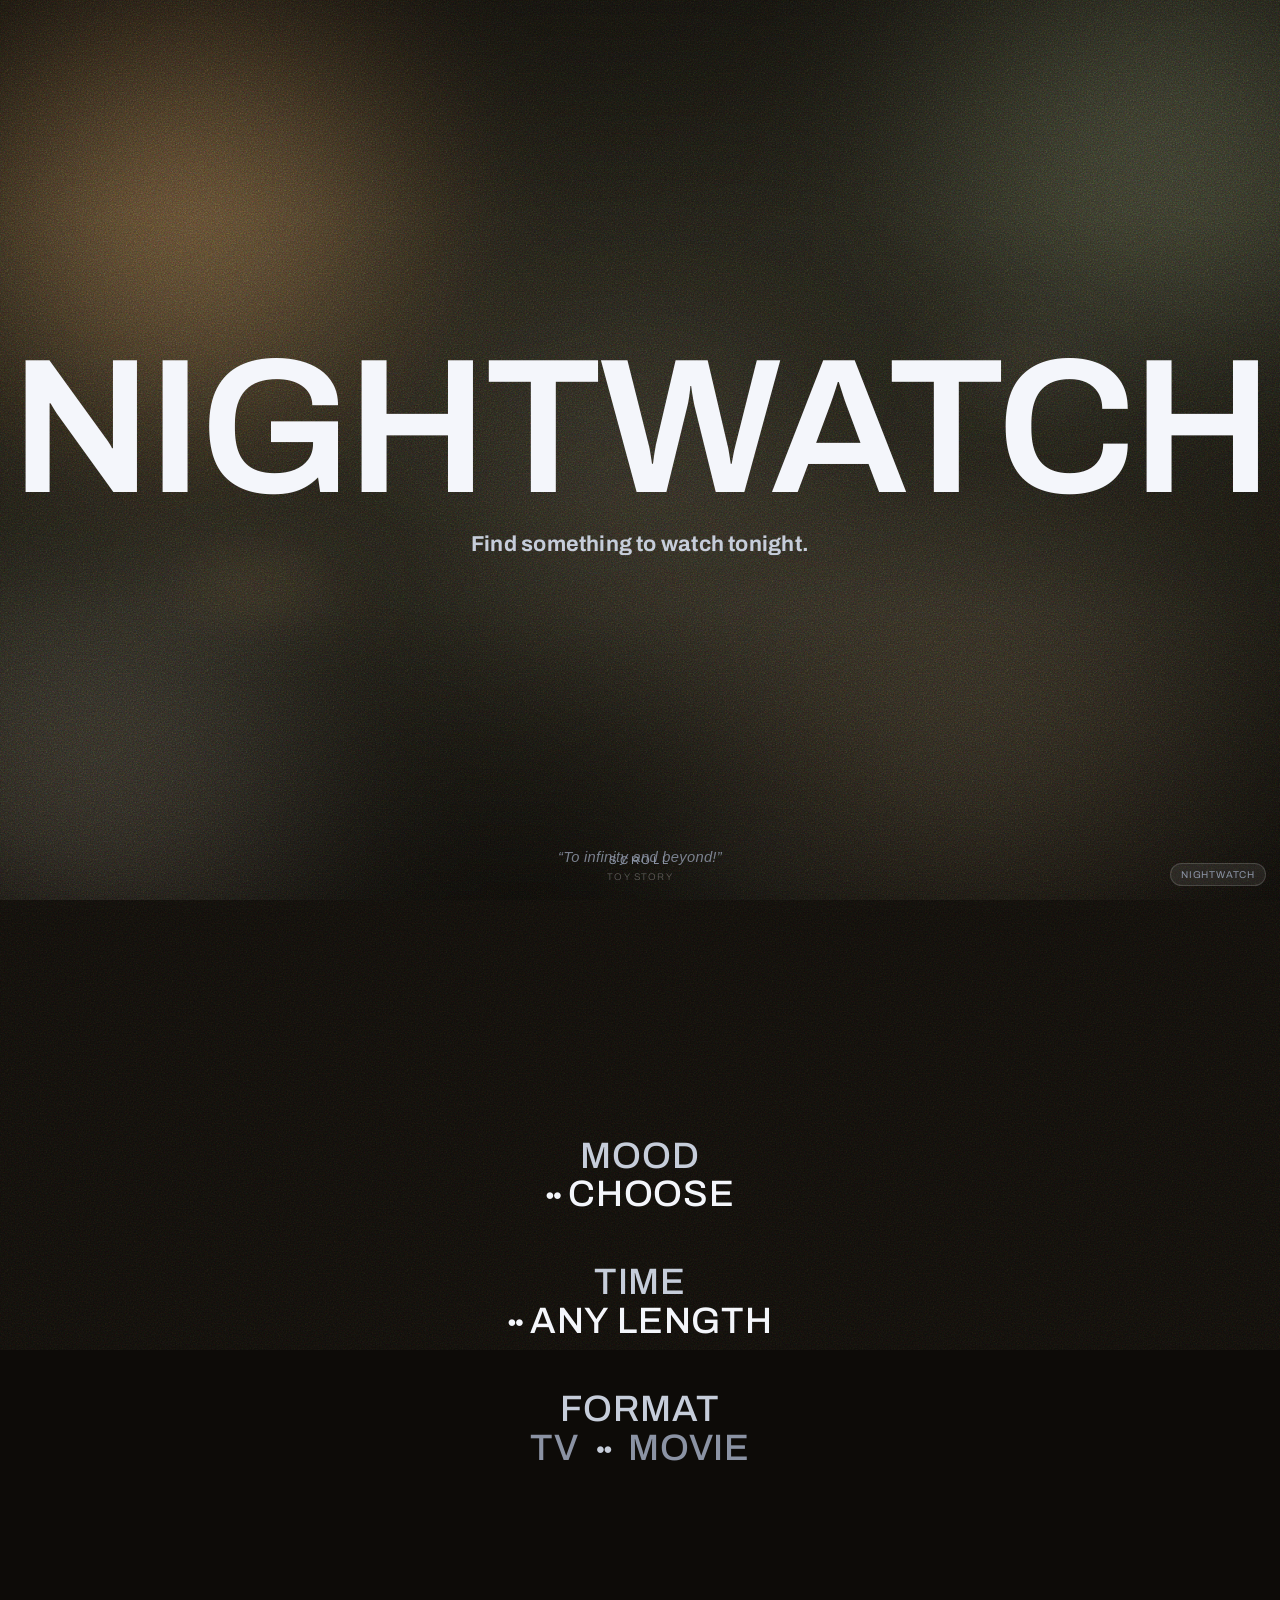
==== commit af1842f8: "Rotate footer quote on each new search instead of on a timer" ====
--- a/prototype.html
+++ b/prototype.html
@@ -906,6 +906,7 @@
 
 async function showResults() {
   el.results.innerHTML = `<div class="empty">Finding something to watch…</div>`;
+  if (window.nextQuote) window.nextQuote();
   scrollToResults();
   let pool;
   try {
@@ -961,16 +962,15 @@
     ticker.innerHTML = `“${q}”<span class="qt-src">${src}</span>`;
     ticker.classList.add("show");
   }
-  function cycle() {
+  window.nextQuote = function () {
     ticker.classList.remove("show");
     setTimeout(() => {
       i = (i + 1) % order.length;
       if (i === 0) order = shuffle([...MOVIE_QUOTES.keys()]);
       render();
-    }, 900);
-  }
+    }, 500);
+  };
   render();
-  setInterval(cycle, 7000);
 }
 initQuoteTicker();
 </script>
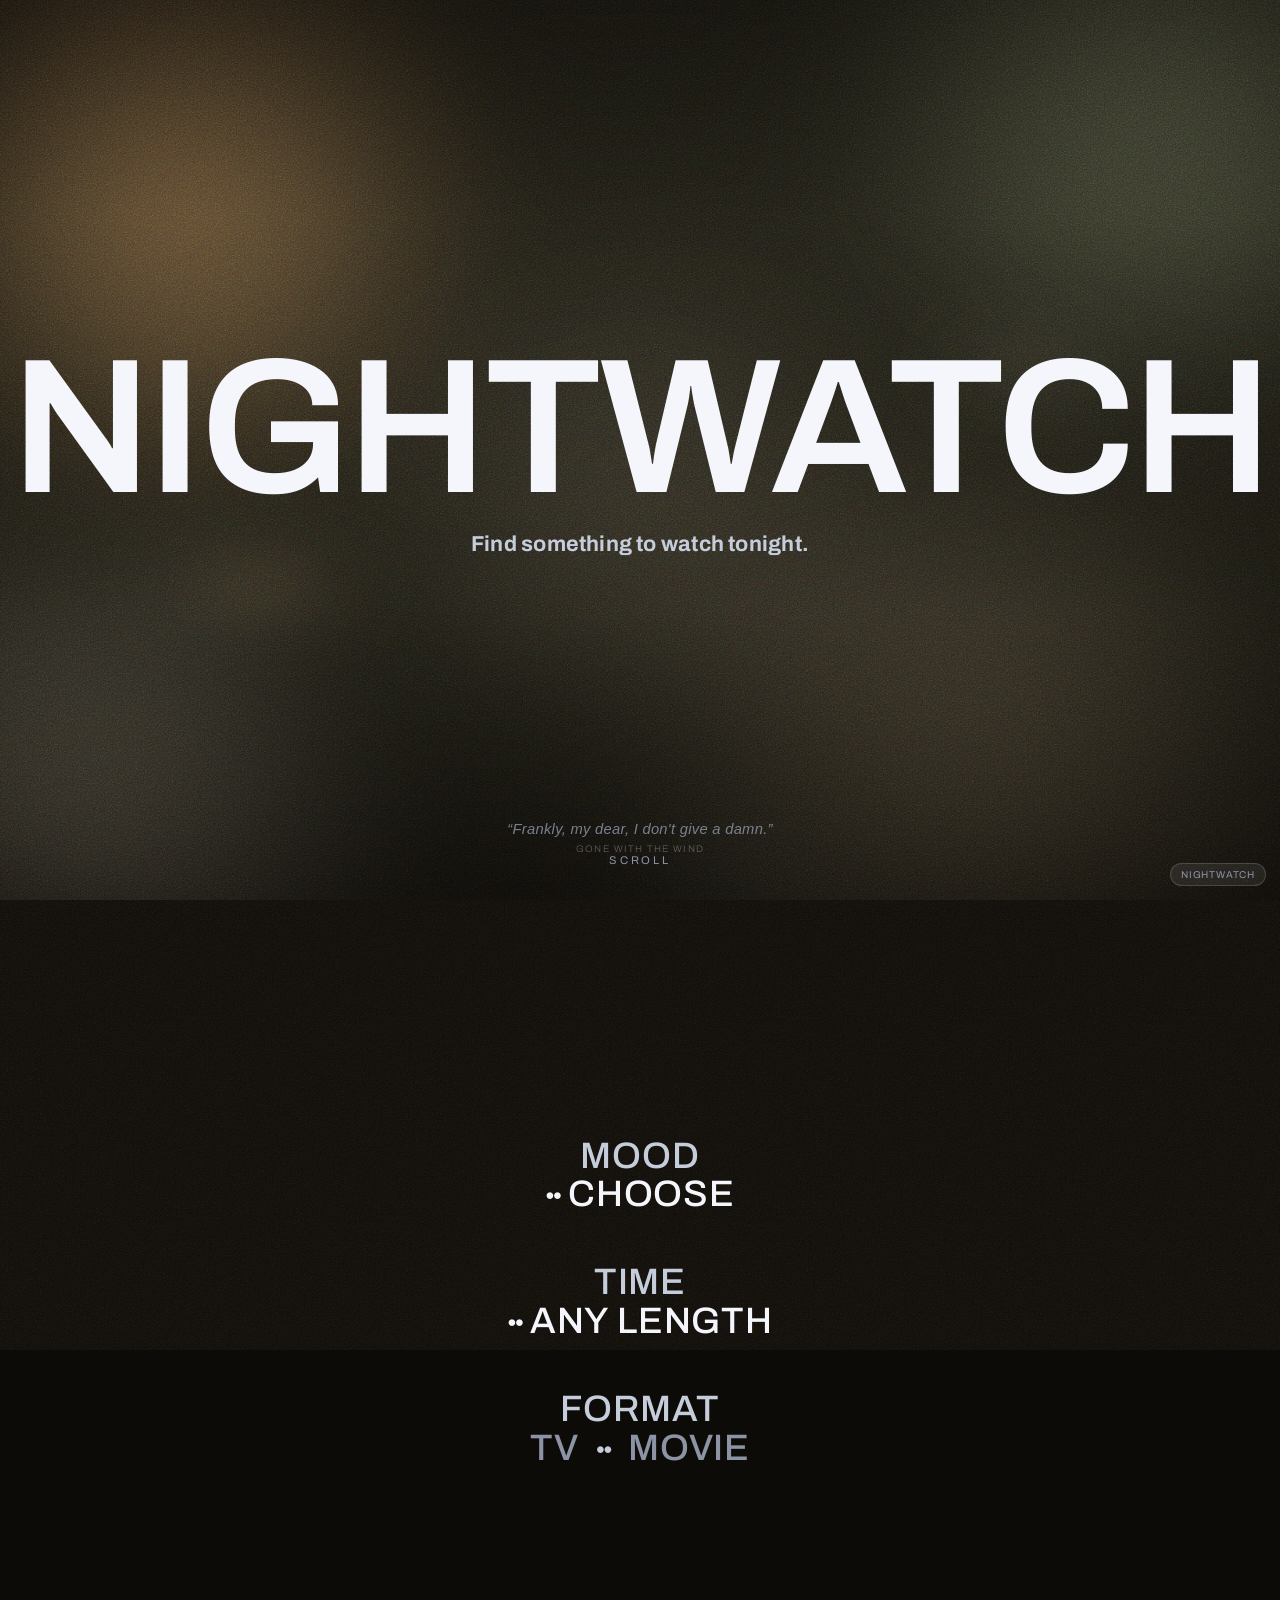
==== commit 03eb0615: "Add breathing room below footer quote" ====
--- a/prototype.html
+++ b/prototype.html
@@ -459,7 +459,7 @@
   .info .meta .rt { color: #ff6347; }
 
   .quote-ticker {
-    position: fixed; left: 50%; bottom: 16px; transform: translateX(-50%);
+    position: fixed; left: 50%; bottom: 44px; transform: translateX(-50%);
     z-index: 49;
     max-width: min(72vw, 620px);
     text-align: center;
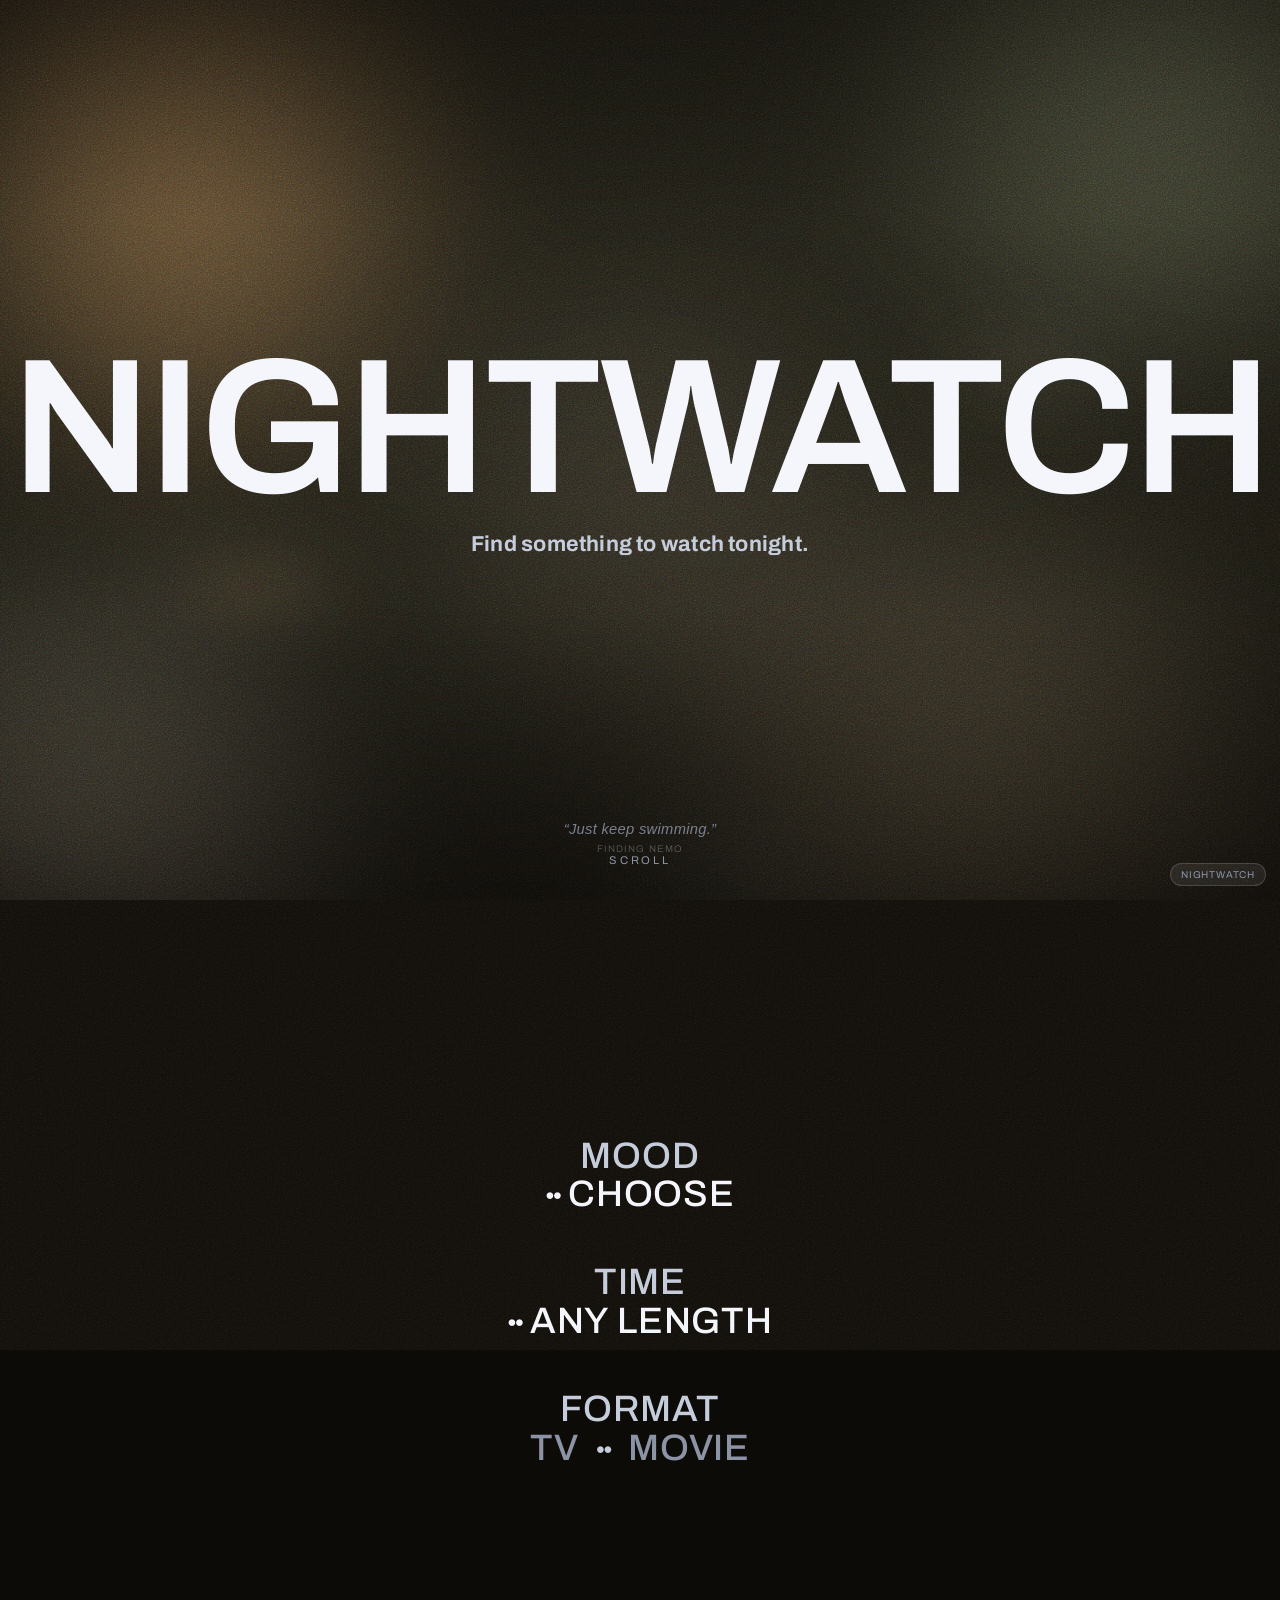
==== commit 117e8781: "Prefer streaming-available titles; at most one without streaming" ====
--- a/prototype.html
+++ b/prototype.html
@@ -889,11 +889,12 @@
   if (rtEl) { rtEl.textContent = "🍅 " + val; rtEl.hidden = false; }
 }
 
-function onWatched(item, card) {
+async function onWatched(item, card) {
   state.watched.add(wid(item));
   saveWatched();
   shownIds = shownIds.filter(id => id !== wid(item));
-  const replacement = currentPool.find(x => !state.watched.has(wid(x)) && !shownIds.includes(wid(x)));
+  const candidates = currentPool.filter(x => !state.watched.has(wid(x)) && !shownIds.includes(wid(x)));
+  const [replacement] = await selectWithStreaming(candidates, 1);
   if (replacement) {
     shownIds.push(wid(replacement));
     card.replaceWith(createCard(replacement));
@@ -916,7 +917,7 @@
     return;
   }
   currentPool = pool.filter(x => !state.watched.has(wid(x)));
-  const items = currentPool.slice(0, 5);
+  const items = await selectWithStreaming(currentPool, 5);
   shownIds = items.map(wid);
   el.results.innerHTML = "";
   if (items.length === 0) {
@@ -927,6 +928,22 @@
     return;
   }
   items.forEach(item => el.results.appendChild(createCard(item)));
+}
+
+// Prefer titles that are streaming somewhere; allow at most one without.
+async function selectWithStreaming(pool, n) {
+  const withStream = [];
+  const withoutStream = [];
+  for (const item of pool) {
+    if (withStream.length >= n) break;
+    const list = await fetchProviders(item);
+    item.providers = list;
+    if (list.length) withStream.push(item);
+    else if (withoutStream.length < 1) withoutStream.push(item);
+  }
+  let result = withStream.slice(0, n);
+  if (result.length < n) result = result.concat(withoutStream).slice(0, n);
+  return result;
 }
 
 function scrollToResults() {
